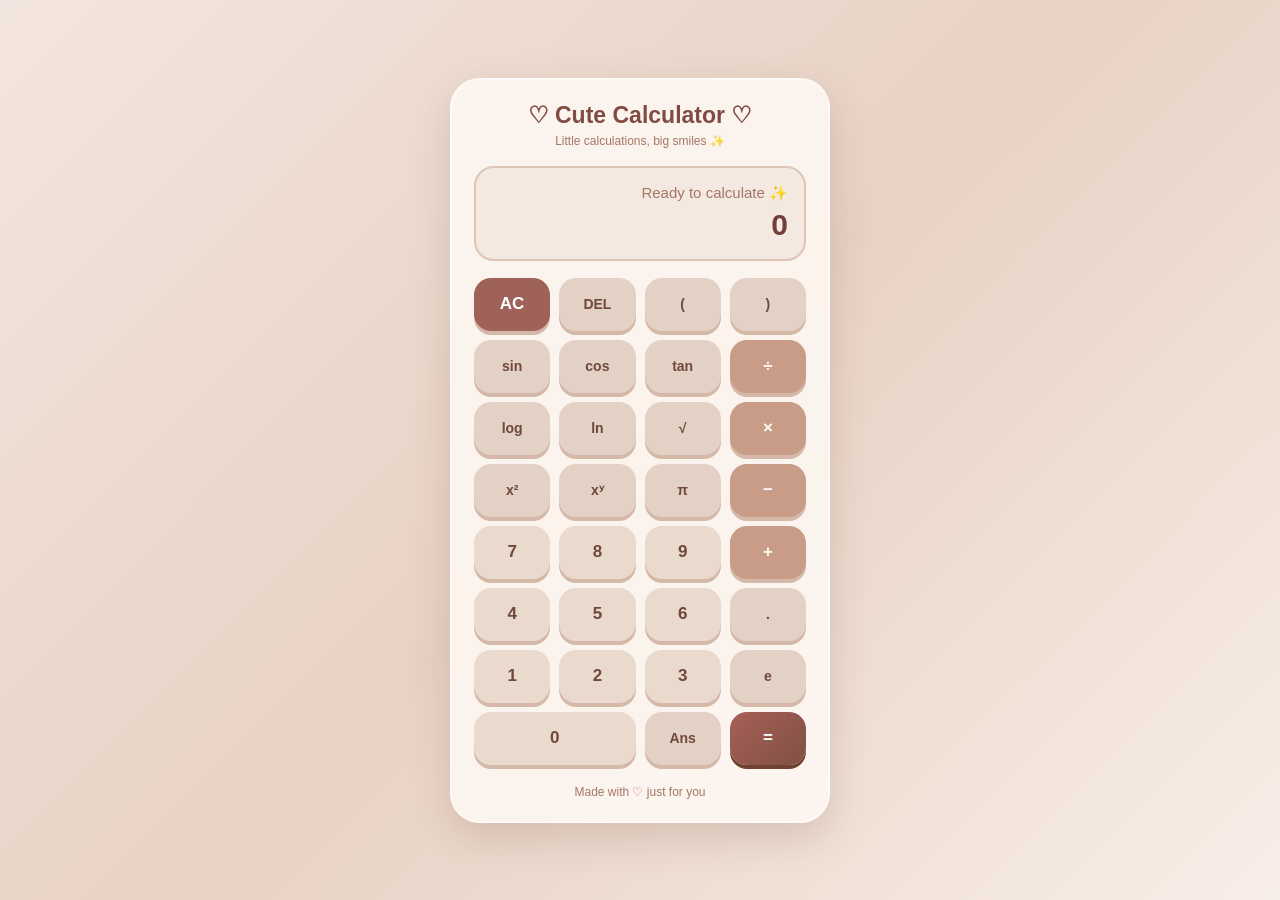
==== index.html @ aaa32e00 "Add initial implementation of scientific calculator" ====
<!DOCTYPE html>
<html lang="en">
<head>
<meta charset="UTF-8">
<meta name="viewport" content="width=device-width, initial-scale=1.0">
<title>Cute Scientific Calculator</title>

<style>
* {
    box-sizing: border-box;
    margin: 0;
    padding: 0;
}

body {
    min-height: 100vh;
    display: flex;
    justify-content: center;
    align-items: center;
    padding: 18px;
    font-family: "Trebuchet MS", Arial, sans-serif;
    background: linear-gradient(135deg, #f3e5df, #e8d2c4, #f8eee8);
}

.calculator {
    width: 100%;
    max-width: 380px;
    padding: 22px;
    border-radius: 30px;
    background: rgba(255,250,246,0.82);
    box-shadow: 0 15px 40px #70433130;
    border: 2px solid #fffaf6;
}

.header {
    text-align: center;
    margin-bottom: 18px;
    color: #804b43;
}

.header h2 {
    font-size: 23px;
    margin-bottom: 5px;
}

.header p {
    font-size: 12px;
    color: #a47764;
}

.display {
    background: #f4e9e1;
    border: 2px solid #dfc5b5;
    border-radius: 20px;
    padding: 16px;
    min-height: 95px;
    margin-bottom: 17px;
    text-align: right;
    overflow: hidden;
}

#expression {
    min-height: 24px;
    font-size: 15px;
    color: #a47764;
    overflow-wrap: anywhere;
}

#result {
    font-size: 30px;
    font-weight: bold;
    color: #713d36;
    overflow-wrap: anywhere;
}

.buttons {
    display: grid;
    grid-template-columns: repeat(4, 1fr);
    gap: 9px;
}

button {
    min-width: 0;
    height: 53px;
    border: none;
    border-radius: 17px;
    background: #ead9cd;
    color: #70483c;
    font-size: 17px;
    font-weight: bold;
    cursor: pointer;
    box-shadow: 0 4px 0 #d5b9a8;
    transition: transform .1s, filter .1s;
    -webkit-tap-highlight-color: transparent;
}

button:active {
    transform: translateY(3px);
    box-shadow: 0 1px 0 #d5b9a8;
    filter: brightness(.97);
}

button.function {
    background: #e2d1c4;
    color: #70483c;
    font-size: 14px;
}

button.operator {
    background: #c99c88;
    color: #fffaf6;
}

button.clear {
    background: #9e6258;
    color: #ffffff;
}

button.equal {
    background: linear-gradient(135deg, #a65f58, #805044);
    color: white;
    box-shadow: 0 4px 0 #704331;
}

button.zero {
    grid-column: span 2;
}

.footer {
    text-align: center;
    color: #a47764;
    font-size: 12px;
    margin-top: 20px;
}

@media (max-width: 350px) {
    .calculator { padding: 14px; }
    .buttons { gap: 7px; }
    button { height: 47px; font-size: 15px; }
}
</style>
</head>

<body>
<div class="calculator">
    <div class="header">
        <h2>♡ Cute Calculator ♡</h2>
        <p>Little calculations, big smiles ✨</p>
    </div>

    <div class="display">
        <div id="expression">Ready to calculate ✨</div>
        <div id="result">0</div>
    </div>

    <div class="buttons">
        <button class="clear" onclick="clearAll()">AC</button>
        <button class="function" onclick="del()">DEL</button>
        <button class="function" onclick="append('(')">(</button>
        <button class="function" onclick="append(')')">)</button>

        <button class="function" onclick="scientific('sin')">sin</button>
        <button class="function" onclick="scientific('cos')">cos</button>
        <button class="function" onclick="scientific('tan')">tan</button>
        <button class="operator" onclick="append('/')">÷</button>

        <button class="function" onclick="scientific('log')">log</button>
        <button class="function" onclick="scientific('ln')">ln</button>
        <button class="function" onclick="scientific('sqrt')">√</button>
        <button class="operator" onclick="append('*')">×</button>

        <button class="function" onclick="scientific('square')">x²</button>
        <button class="function" onclick="append('^')">xʸ</button>
        <button class="function" onclick="append('pi')">π</button>
        <button class="operator" onclick="append('-')">−</button>

        <button onclick="append('7')">7</button>
        <button onclick="append('8')">8</button>
        <button onclick="append('9')">9</button>
        <button class="operator" onclick="append('+')">+</button>

        <button onclick="append('4')">4</button>
        <button onclick="append('5')">5</button>
        <button onclick="append('6')">6</button>
        <button class="function" onclick="append('.')">.</button>

        <button onclick="append('1')">1</button>
        <button onclick="append('2')">2</button>
        <button onclick="append('3')">3</button>
        <button class="function" onclick="append('e')">e</button>

        <button class="zero" onclick="append('0')">0</button>
        <button class="function" onclick="append('Ans')">Ans</button>
        <button class="equal" onclick="calculate()">=</button>
    </div>

    <div class="footer">Made with ♡ just for you</div>
</div>

<script>
const expression = document.getElementById("expression");
const result = document.getElementById("result");

let input = "";
let answer = 0;
let justCalculated = false;

function update() {
    expression.textContent = input || "Ready to calculate ✨";
}

function append(value) {
    if (justCalculated && /[0-9.(]/.test(value)) {
        input = "";
    }
    justCalculated = false;
    input += value;
    update();
}

function clearAll() {
    input = "";
    result.textContent = "0";
    expression.textContent = "Ready to calculate ✨";
    justCalculated = false;
}

function del() {
    input = input.slice(0, -1);
    justCalculated = false;
    update();
}

function scientific(fn) {
    if (!input) return;
    const functions = {
        sin: "sin(",
        cos: "cos(",
        tan: "tan(",
        log: "log(",
        ln: "ln(",
        sqrt: "sqrt(",
        square: "^2"
    };
    if (fn === "square") {
        input = "(" + input + ")^2";
    } else {
        input = functions[fn] + input + ")";
    }
    justCalculated = false;
    update();
}

function calculate() {
    if (!input) return;

    try {
        let s = input
            .replace(/π/g, "pi")
            .replace(/\bpi\b/g, "Math.PI")
            .replace(/\be\b/g, "Math.E")
            .replace(/\bAns\b/g, "(" + answer + ")")
            .replace(/\^/g, "**")
            .replace(/\bsin\(/g, "Math.sin(Math.PI/180*")
            .replace(/\bcos\(/g, "Math.cos(Math.PI/180*")
            .replace(/\btan\(/g, "Math.tan(Math.PI/180*")
            .replace(/\bsqrt\(/g, "Math.sqrt(")
            .replace(/\blog\(/g, "Math.log10(")
            .replace(/\bln\(/g, "Math.log(");

        if (!/^[0-9+\-*/().,\sA-Za-z]*$/.test(s) ||
            /[A-Za-z]/.test(s.replace(
                /Math\.(PI|E|sin|cos|tan|sqrt|log10|log)/g, ""
            ))) {
            throw new Error("Invalid expression");
        }

        const value = Function('"use strict"; return (' + s + ')')();

        if (typeof value !== "number" || !Number.isFinite(value)) {
            throw new Error("Math error");
        }

        answer = value;
        expression.textContent = input + " =";
        result.textContent = Number(value.toPrecision(10)).toString();
        input = result.textContent;
        justCalculated = true;

    } catch (error) {
        result.textContent = "Oops! 💗";
        expression.textContent = "Check your expression";
        input = "";
        justCalculated = false;
    }
}

document.addEventListener("keydown", function(event) {
    if (/^[0-9().+\-*/]$/.test(event.key)) {
        append(event.key);
    } else if (event.key === "Enter" || event.key === "=") {
        calculate();
    } else if (event.key === "Backspace") {
        del();
    } else if (event.key === "Escape") {
        clearAll();
    } else if (event.key === "^") {
        append("^");
    }
});
</script>
</body>
</html>
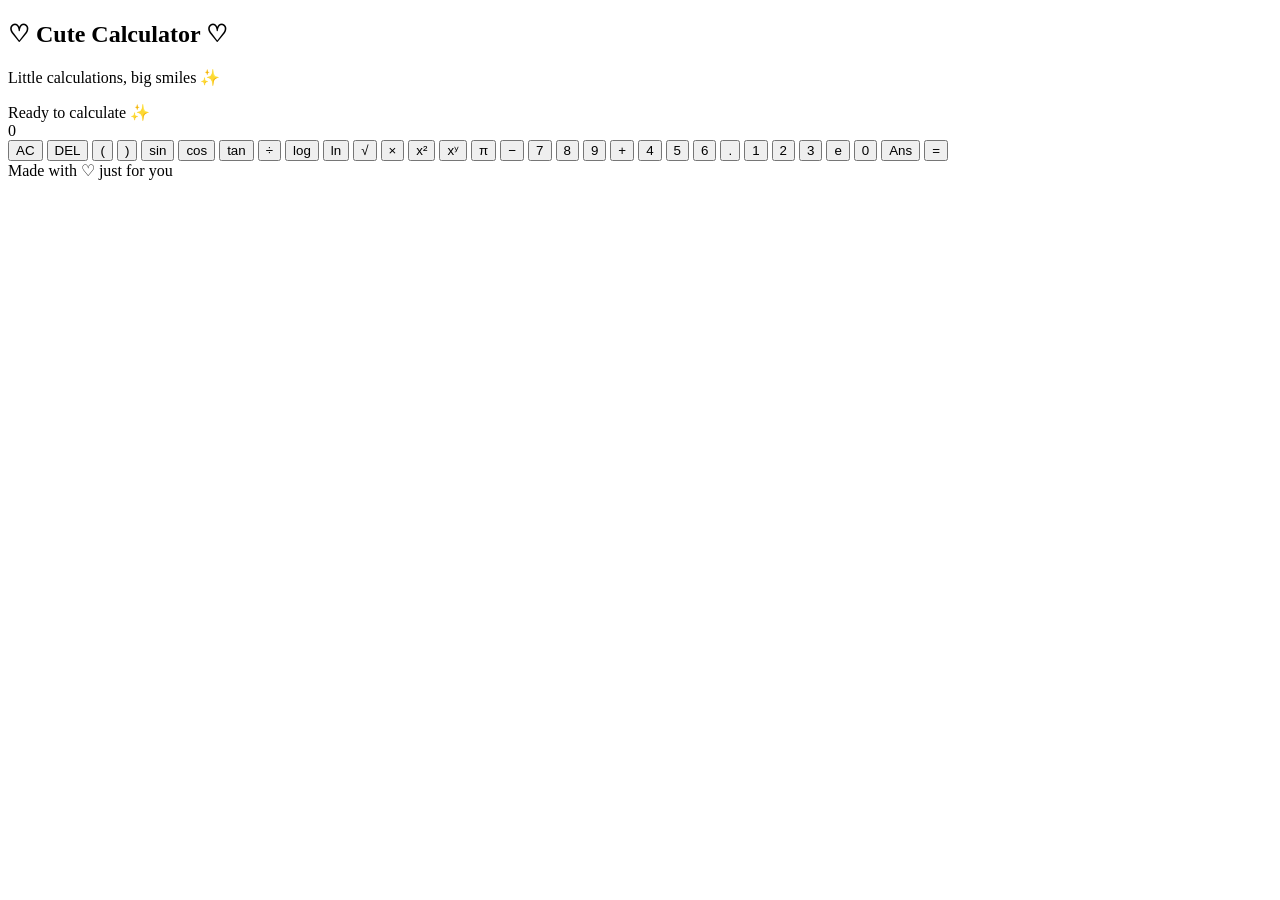
==== commit 601d5570: "Remove inline styles from index.html" ====
--- a/index.html
+++ b/index.html
@@ -1,145 +1,10 @@
-
 <!DOCTYPE html>
 <html lang="en">
 <head>
 <meta charset="UTF-8">
 <meta name="viewport" content="width=device-width, initial-scale=1.0">
 <title>Cute Scientific Calculator</title>
-
-<style>
-* {
-    box-sizing: border-box;
-    margin: 0;
-    padding: 0;
-}
-
-body {
-    min-height: 100vh;
-    display: flex;
-    justify-content: center;
-    align-items: center;
-    padding: 18px;
-    font-family: "Trebuchet MS", Arial, sans-serif;
-    background: linear-gradient(135deg, #f3e5df, #e8d2c4, #f8eee8);
-}
-
-.calculator {
-    width: 100%;
-    max-width: 380px;
-    padding: 22px;
-    border-radius: 30px;
-    background: rgba(255,250,246,0.82);
-    box-shadow: 0 15px 40px #70433130;
-    border: 2px solid #fffaf6;
-}
-
-.header {
-    text-align: center;
-    margin-bottom: 18px;
-    color: #804b43;
-}
-
-.header h2 {
-    font-size: 23px;
-    margin-bottom: 5px;
-}
-
-.header p {
-    font-size: 12px;
-    color: #a47764;
-}
-
-.display {
-    background: #f4e9e1;
-    border: 2px solid #dfc5b5;
-    border-radius: 20px;
-    padding: 16px;
-    min-height: 95px;
-    margin-bottom: 17px;
-    text-align: right;
-    overflow: hidden;
-}
-
-#expression {
-    min-height: 24px;
-    font-size: 15px;
-    color: #a47764;
-    overflow-wrap: anywhere;
-}
-
-#result {
-    font-size: 30px;
-    font-weight: bold;
-    color: #713d36;
-    overflow-wrap: anywhere;
-}
-
-.buttons {
-    display: grid;
-    grid-template-columns: repeat(4, 1fr);
-    gap: 9px;
-}
-
-button {
-    min-width: 0;
-    height: 53px;
-    border: none;
-    border-radius: 17px;
-    background: #ead9cd;
-    color: #70483c;
-    font-size: 17px;
-    font-weight: bold;
-    cursor: pointer;
-    box-shadow: 0 4px 0 #d5b9a8;
-    transition: transform .1s, filter .1s;
-    -webkit-tap-highlight-color: transparent;
-}
-
-button:active {
-    transform: translateY(3px);
-    box-shadow: 0 1px 0 #d5b9a8;
-    filter: brightness(.97);
-}
-
-button.function {
-    background: #e2d1c4;
-    color: #70483c;
-    font-size: 14px;
-}
-
-button.operator {
-    background: #c99c88;
-    color: #fffaf6;
-}
-
-button.clear {
-    background: #9e6258;
-    color: #ffffff;
-}
-
-button.equal {
-    background: linear-gradient(135deg, #a65f58, #805044);
-    color: white;
-    box-shadow: 0 4px 0 #704331;
-}
-
-button.zero {
-    grid-column: span 2;
-}
-
-.footer {
-    text-align: center;
-    color: #a47764;
-    font-size: 12px;
-    margin-top: 20px;
-}
-
-@media (max-width: 350px) {
-    .calculator { padding: 14px; }
-    .buttons { gap: 7px; }
-    button { height: 47px; font-size: 15px; }
-}
-</style>
+<link rel="stylesheet" href="styles.css">
 </head>
 
 <body>
